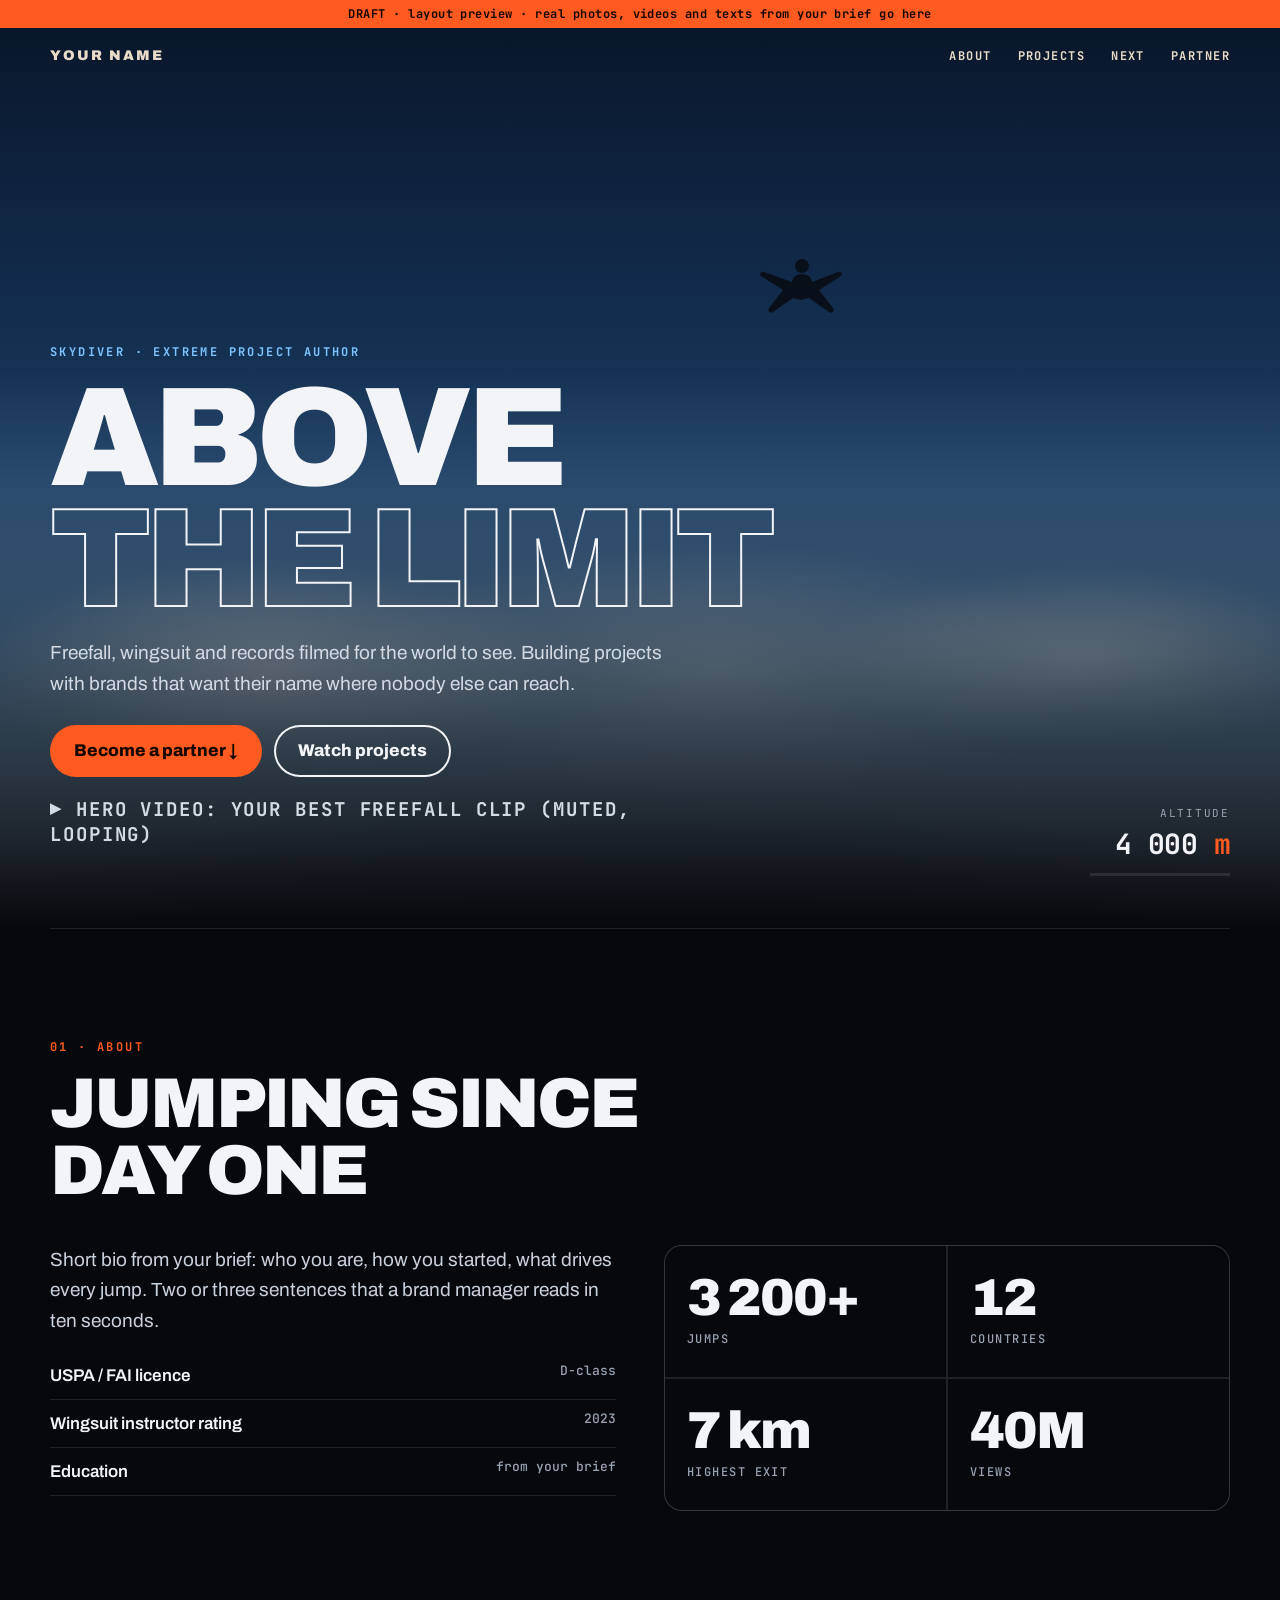
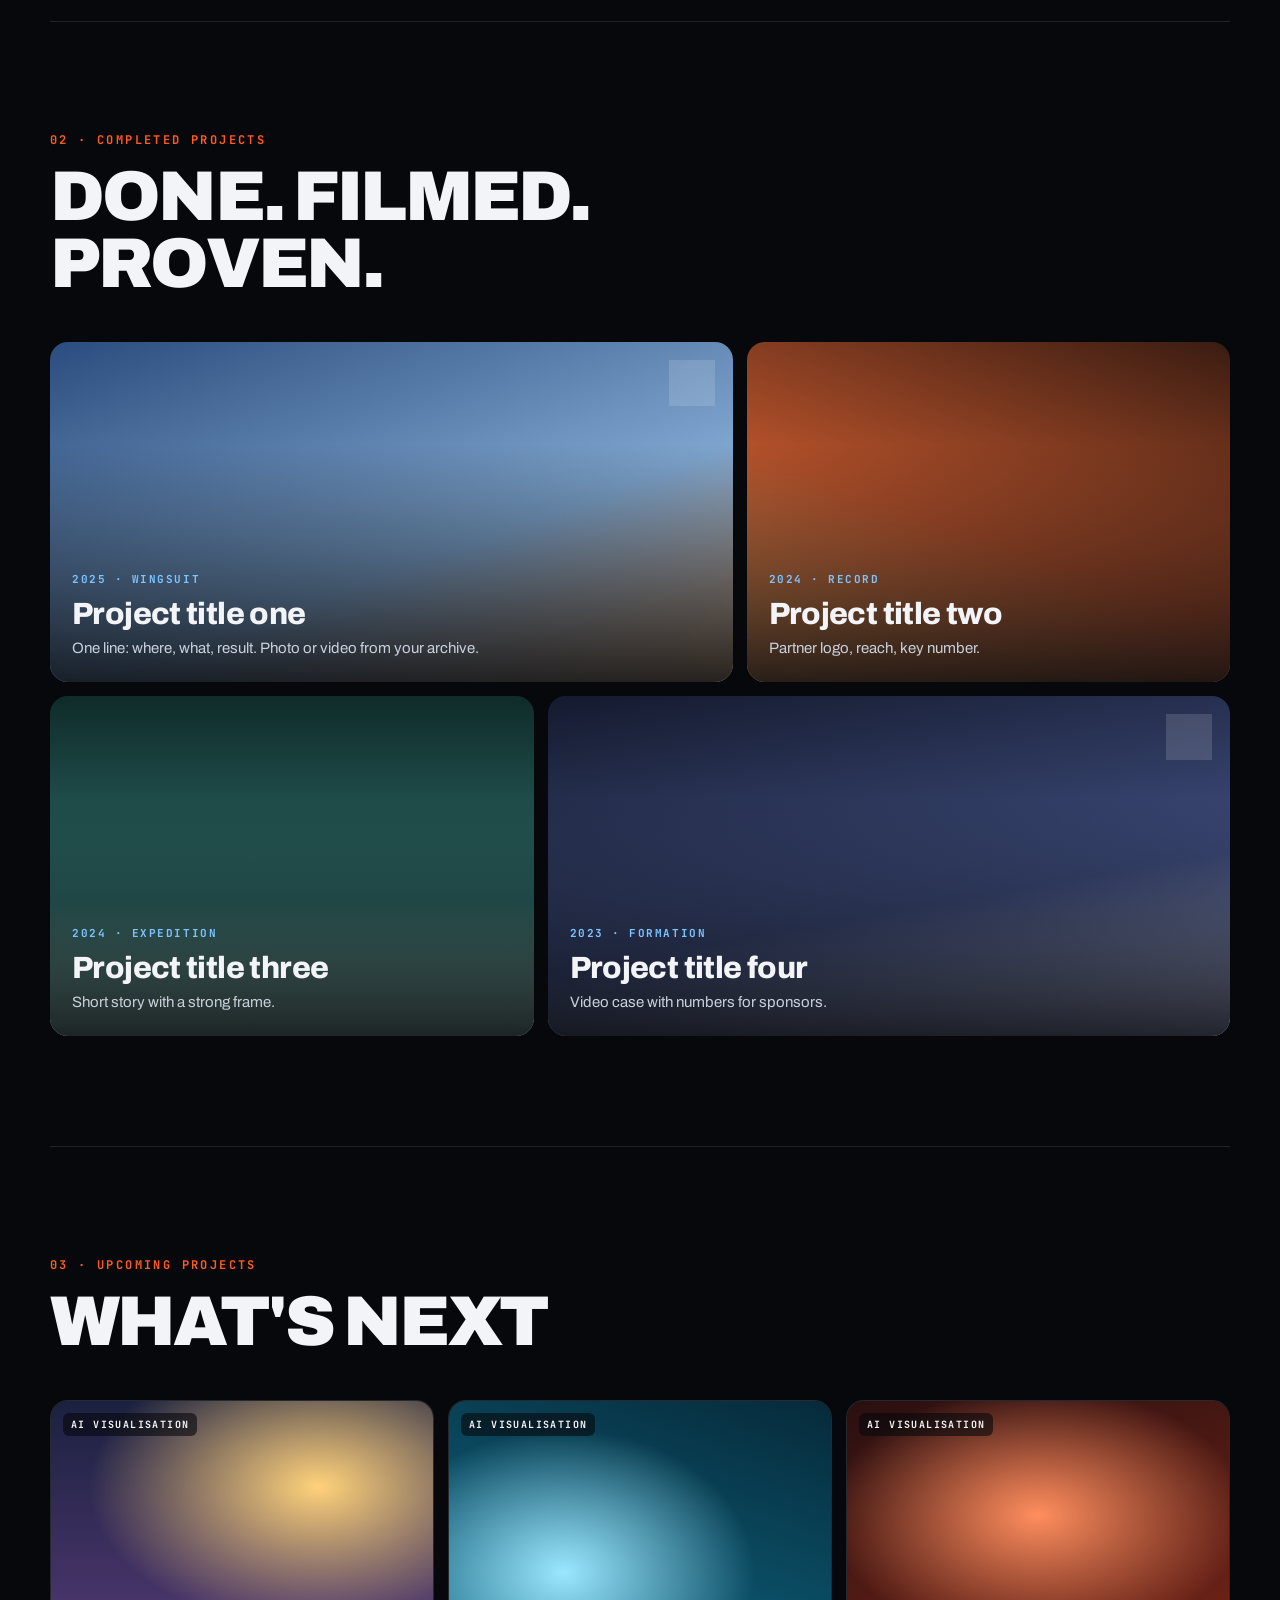
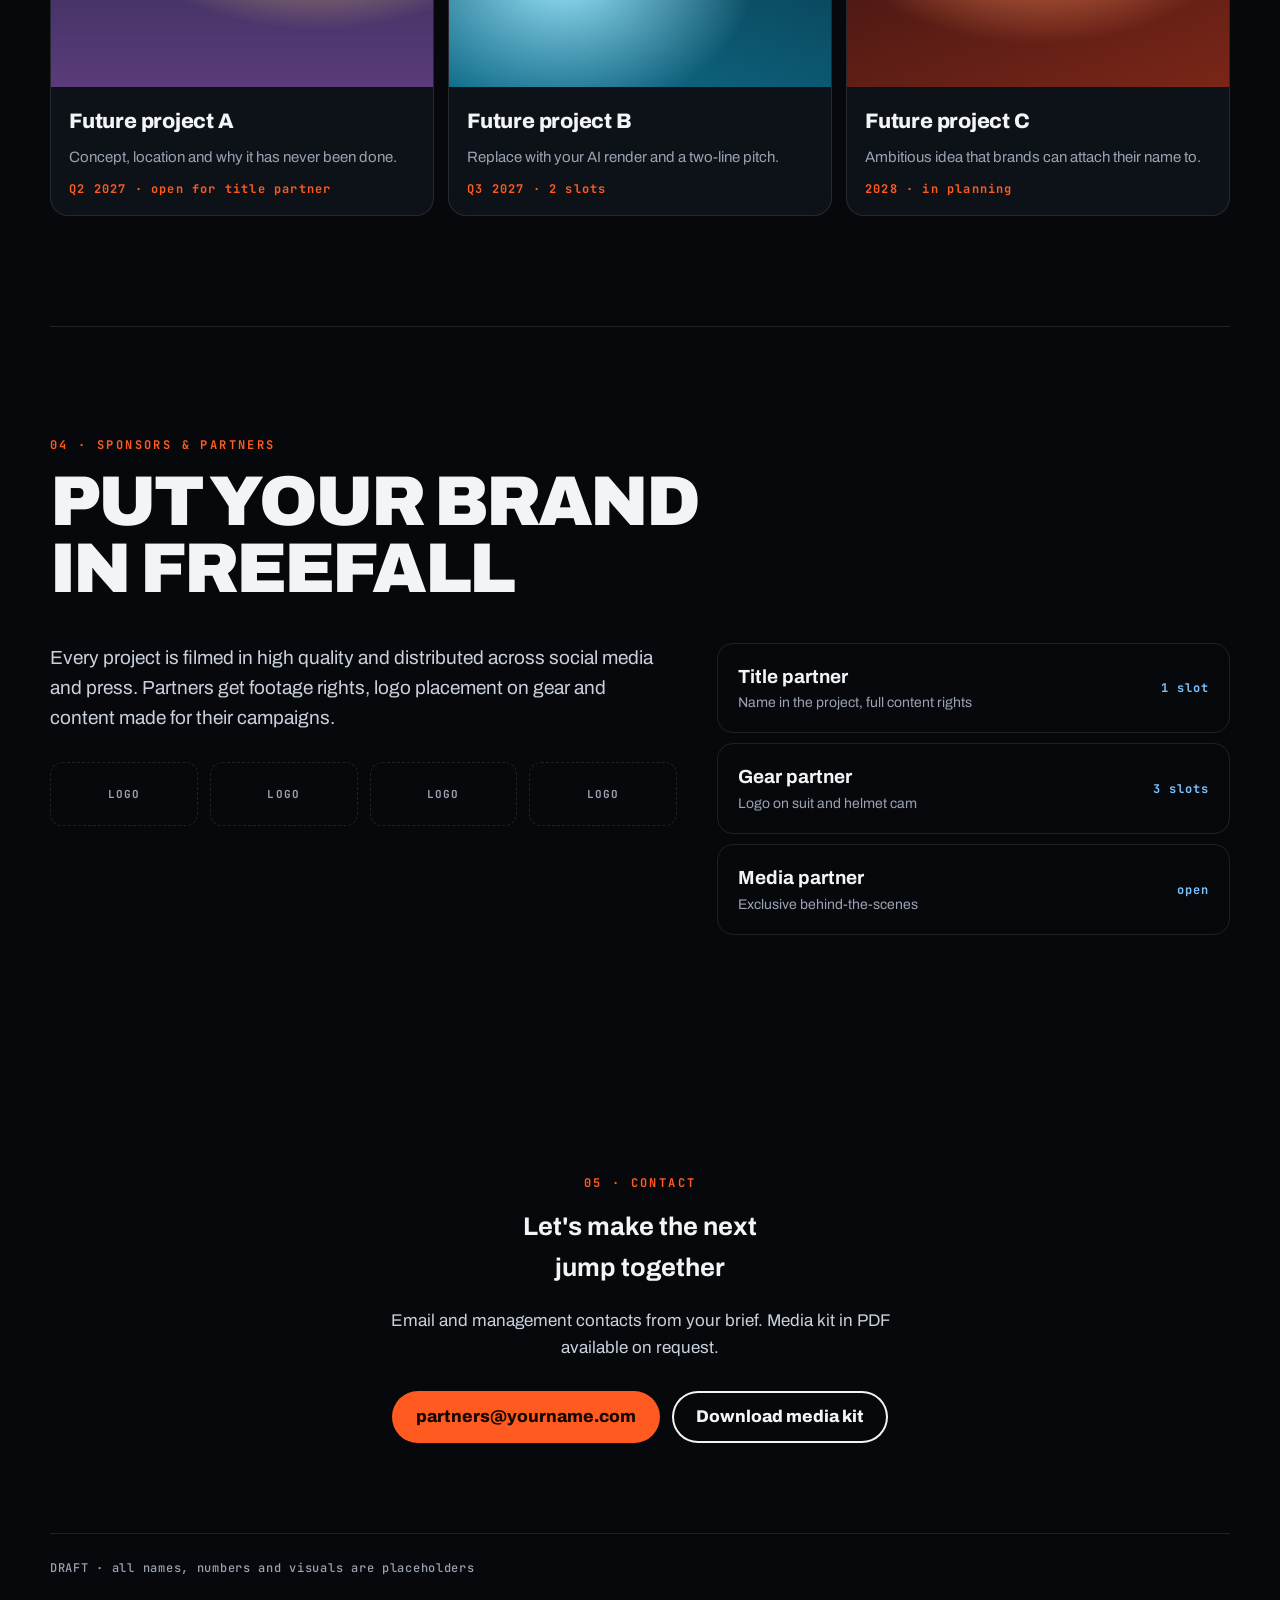
==== drafts/skydiver/index.html @ 31c0df4f "Чернетка сайту скайдайвера" ====
<!doctype html>
<html lang="en">
<head>
<meta charset="utf-8">
<meta name="viewport" content="width=device-width, initial-scale=1">
<title>Skydiver &amp; Extreme Projects (draft)</title>
<meta name="description" content="Portfolio of a skydiver and extreme project author: past jumps, upcoming projects and partnership opportunities.">
<meta name="theme-color" content="#06080C">
<link rel="preconnect" href="https://fonts.googleapis.com">
<link rel="preconnect" href="https://fonts.gstatic.com" crossorigin>
<link href="https://fonts.googleapis.com/css2?family=Archivo:wght@400;500;700;800;900&family=JetBrains+Mono:wght@500;700&display=swap" rel="stylesheet">
<style>
:root{--bg:#06080C;--bg2:#0D1118;--ink:#F2F4F7;--mute:#9AA3B2;--line:rgb(255 255 255 / .1);--hot:#FF5A1F;--sky:#7CC4FF;--mono:'JetBrains Mono',ui-monospace,monospace;--ease:cubic-bezier(.16,1,.3,1)}
*{box-sizing:border-box;margin:0;padding:0}
html{scroll-behavior:smooth;-webkit-text-size-adjust:100%}
body{font:17px/1.6 Archivo,system-ui,sans-serif;color:var(--ink);background:var(--bg)}
a{color:inherit}
:focus-visible{outline:2px solid var(--hot);outline-offset:3px}
.note{position:relative;z-index:20;background:var(--hot);color:#160700;font:700 12px var(--mono);text-align:center;padding:6px 12px;letter-spacing:.04em}
.wrap{width:min(1180px,100% - 32px);margin-inline:auto}
nav{position:fixed;top:28px;left:0;right:0;z-index:10;mix-blend-mode:difference}
nav .wrap{display:flex;align-items:center;gap:26px;height:56px}
nav b{font-weight:900;letter-spacing:.14em;font-size:14px;margin-right:auto}
nav a{font:700 12px var(--mono);letter-spacing:.12em;text-decoration:none;text-transform:uppercase}
@media(max-width:700px){nav a:not(.cta-link){display:none}}

/* altimeter: signature */
.alt{position:fixed;right:max(16px,calc((100vw - 1180px)/2));bottom:24px;z-index:9;font-family:var(--mono);text-align:right;pointer-events:none}
.alt small{display:block;font-size:11px;letter-spacing:.16em;color:var(--mute)}
.alt b{font-size:28px;font-weight:700;letter-spacing:-.02em}
.alt b span{color:var(--hot)}
.alt i{display:block;height:3px;margin-top:6px;background:linear-gradient(90deg,var(--hot) var(--p,0%),var(--line) var(--p,0%));width:140px;margin-left:auto}

/* hero */
.hero{position:relative;min-height:100svh;display:flex;align-items:flex-end;overflow:hidden}
.hero .media{position:absolute;inset:0;background:
  radial-gradient(120% 60% at 50% 120%,#1A2A44 0,transparent 60%),
  linear-gradient(180deg,#0A1A33 0%,#183C66 38%,#5E8DB8 70%,#B9D3E8 100%)}
.hero .media::after{content:'';position:absolute;inset:0;background:linear-gradient(180deg,rgb(6 8 12 / .2),rgb(6 8 12 / .2) 50%,var(--bg))}
.clouds{position:absolute;left:-10%;right:-10%;bottom:12%;height:40%;background:
  radial-gradient(closest-side,rgb(255 255 255 / .55),transparent) 10% 70%/40% 60% no-repeat,
  radial-gradient(closest-side,rgb(255 255 255 / .4),transparent) 60% 80%/50% 70% no-repeat,
  radial-gradient(closest-side,rgb(255 255 255 / .5),transparent) 95% 60%/35% 50% no-repeat;filter:blur(8px);animation:drift 40s linear infinite alternate}
@keyframes drift{to{transform:translateX(6%)}}
.diver{position:absolute;top:24%;left:58%;width:min(120px,22vw);opacity:.9;animation:float 6s ease-in-out infinite}
@keyframes float{50%{transform:translateY(-14px) rotate(-4deg)}}
.hero-copy{position:relative;padding:0 0 9vh}
.kick{font:700 12px var(--mono);letter-spacing:.2em;text-transform:uppercase;color:var(--sky)}
.hero h1{font-size:clamp(56px,11vw,168px);line-height:.86;font-weight:900;letter-spacing:-.05em;text-transform:uppercase;margin:14px 0 18px}
.hero h1 span{color:transparent;-webkit-text-stroke:2px var(--ink)}
.hero p{max-width:34em;color:#D3DAE4;font-size:19px}
.row{display:flex;gap:12px;flex-wrap:wrap;margin-top:26px}
.btn{display:inline-flex;align-items:center;gap:10px;min-height:52px;padding:0 24px;border-radius:999px;background:var(--hot);color:#160700;font-weight:800;text-decoration:none;transition:transform .2s var(--ease)}
.btn:hover{transform:translateY(-2px)}
.btn.line{background:transparent;color:var(--ink);box-shadow:inset 0 0 0 2px var(--ink)}
.ph{font:700 11px var(--mono);letter-spacing:.1em;color:var(--mute);text-transform:uppercase}

section.s{padding:110px 0;border-top:1px solid var(--line)}
.label{font:700 12px var(--mono);letter-spacing:.2em;color:var(--hot);text-transform:uppercase;margin-bottom:16px;display:block}
.s h2{font-size:clamp(36px,5.5vw,80px);line-height:.95;letter-spacing:-.04em;font-weight:900;text-transform:uppercase;max-width:14ch}

/* about */
.about{display:grid;grid-template-columns:1fr 1fr;gap:48px;align-items:start;margin-top:40px}
.about p{color:#C9D1DC;font-size:19px;max-width:34em}
.stats{display:grid;grid-template-columns:1fr 1fr;gap:2px;background:var(--line);border:1px solid var(--line);border-radius:18px;overflow:hidden}
.stats div{background:var(--bg);padding:26px 22px}
.stats b{display:block;font-size:52px;font-weight:900;letter-spacing:-.04em;line-height:1}
.stats span{font:500 12px var(--mono);letter-spacing:.12em;color:var(--mute);text-transform:uppercase}
.creds{list-style:none;margin-top:26px;display:grid;gap:10px}
.creds li{display:flex;justify-content:space-between;gap:16px;border-bottom:1px solid var(--line);padding-bottom:10px;font-weight:600}
.creds li span{font:500 13px var(--mono);color:var(--mute)}
@media(max-width:860px){.about{grid-template-columns:1fr}}

/* projects */
.proj{display:grid;grid-template-columns:repeat(12,1fr);gap:14px;margin-top:44px}
.card{position:relative;border-radius:18px;overflow:hidden;min-height:340px;display:flex;align-items:flex-end;padding:22px;background:var(--bg2);isolation:isolate}
.card::before{content:'';position:absolute;inset:0;z-index:-1;background:var(--img);transition:transform .8s var(--ease)}
.card:hover::before{transform:scale(1.05)}
.card::after{content:'';position:absolute;inset:0;z-index:-1;background:linear-gradient(transparent 30%,rgb(6 8 12 / .85))}
.card .meta{font:700 11px var(--mono);letter-spacing:.14em;color:var(--sky);text-transform:uppercase}
.card h3{font-size:clamp(22px,2.4vw,32px);line-height:1.05;letter-spacing:-.02em;font-weight:800;margin:6px 0}
.card p{color:#C9D1DC;font-size:15px;max-width:30em}
.card .play{position:absolute;top:18px;right:18px;width:46px;height:46px;border-radius:50%;background:rgb(255 255 255 / .14);backdrop-filter:blur(8px);display:grid;place-items:center}
.c1{grid-column:span 7;--img:linear-gradient(160deg,#2B4C7E,#7FA6CF 60%,#E8B88A)}
.c2{grid-column:span 5;--img:linear-gradient(200deg,#3A1C12,#B4512A 55%,#F1A15B)}
.c3{grid-column:span 5;--img:linear-gradient(180deg,#0F2B2A,#2E6B66 60%,#9CC9B9)}
.c4{grid-column:span 7;--img:linear-gradient(170deg,#141A2E,#3E4C7C 60%,#C4C9E8)}
@media(max-width:860px){.proj .card{grid-column:span 12;min-height:280px}}

/* future (AI) */
.future{display:grid;grid-template-columns:repeat(3,1fr);gap:14px;margin-top:44px}
.fut{border:1px solid var(--line);border-radius:18px;overflow:hidden;background:var(--bg2)}
.fut .viz{aspect-ratio:4/3;background:var(--img);position:relative}
.fut .viz em{position:absolute;left:12px;top:12px;font:700 10px var(--mono);letter-spacing:.14em;background:rgb(6 8 12 / .6);padding:5px 8px;border-radius:6px;font-style:normal;text-transform:uppercase}
.fut .t{padding:18px}
.fut h3{font-size:21px;font-weight:800;letter-spacing:-.01em}
.fut p{color:var(--mute);font-size:15px;margin-top:6px}
.fut .when{display:block;margin-top:12px;font:700 12px var(--mono);color:var(--hot);letter-spacing:.1em}
.f1{--img:radial-gradient(60% 50% at 70% 30%,#FFD27A,transparent),linear-gradient(180deg,#1B2140,#5A3C7A)}
.f2{--img:radial-gradient(50% 50% at 30% 60%,#9BE7FF,transparent),linear-gradient(200deg,#062A3A,#0F6E8C)}
.f3{--img:radial-gradient(55% 45% at 50% 40%,#FF8E5E,transparent),linear-gradient(160deg,#2A0F10,#7A2618)}
@media(max-width:860px){.future{grid-template-columns:1fr}}

/* sponsors */
.spons{display:grid;grid-template-columns:1.1fr .9fr;gap:40px;margin-top:40px;align-items:start}
.spons p{color:#C9D1DC;font-size:19px;max-width:32em}
.tiers{display:grid;gap:10px}
.tier{display:flex;justify-content:space-between;gap:16px;align-items:center;border:1px solid var(--line);border-radius:16px;padding:18px 20px}
.tier b{font-size:19px}
.tier span{color:var(--mute);font-size:14px;display:block}
.tier i{font:700 12px var(--mono);font-style:normal;color:var(--sky);letter-spacing:.08em;white-space:nowrap}
.logos{display:flex;flex-wrap:wrap;gap:12px;margin-top:28px}
.logos div{flex:1 1 120px;height:64px;border:1px dashed var(--line);border-radius:12px;display:grid;place-items:center}
@media(max-width:860px){.spons{grid-template-columns:1fr}}

/* contact */
.contact{text-align:center;padding:130px 0 90px}
.contact h2{margin-inline:auto;max-width:16ch}
.contact p{color:#C9D1DC;margin:18px auto 30px;max-width:32em}
.contact .row{justify-content:center}
footer{border-top:1px solid var(--line);padding:26px 0 70px;color:var(--mute);font:500 12px var(--mono);letter-spacing:.06em}
@media(prefers-reduced-motion:reduce){*{animation:none!important;transition:none!important}html{scroll-behavior:auto}}
</style>
</head>
<body>
<div class="note">DRAFT · layout preview · real photos, videos and texts from your brief go here</div>

<nav aria-label="Main"><div class="wrap"><b>YOUR NAME</b><a href="#about">About</a><a href="#projects">Projects</a><a href="#next">Next</a><a class="cta-link" href="#partner">Partner</a></div></nav>

<div class="alt" aria-hidden="true"><small>ALTITUDE</small><b id="alt">4 000<span> m</span></b><i id="altbar"></i></div>

<main>
<section class="hero" aria-label="Intro">
  <div class="media" aria-hidden="true"><div class="clouds"></div>
    <svg class="diver" viewBox="0 0 120 80" aria-hidden="true"><path d="M60 30c-6 0-10 4-10 8l-28-10c-3-1-5 2-3 4l22 14-14 18c-2 3 1 6 4 4l20-14 8 2 8-2 20 14c3 2 6-1 4-4L77 46l22-14c2-2 0-5-3-4L70 38c0-4-4-8-10-8z" fill="#06080C" opacity=".85"/><circle cx="60" cy="22" r="7" fill="#06080C" opacity=".85"/></svg>
  </div>
  <div class="wrap hero-copy">
    <span class="kick">Skydiver · Extreme project author</span>
    <h1>Above<br><span>the limit</span></h1>
    <p>Freefall, wingsuit and records filmed for the world to see. Building projects with brands that want their name where nobody else can reach.</p>
    <div class="row"><a class="btn" href="#partner">Become a partner ↓</a><a class="btn line" href="#projects">Watch projects</a></div>
    <p class="ph" style="margin-top:20px">▶ Hero video: your best freefall clip (muted, looping)</p>
  </div>
</section>

<section class="s wrap" id="about" aria-labelledby="h-about">
  <span class="label">01 · About</span>
  <h2 id="h-about">Jumping since day one</h2>
  <div class="about">
    <div>
      <p>Short bio from your brief: who you are, how you started, what drives every jump. Two or three sentences that a brand manager reads in ten seconds.</p>
      <ul class="creds">
        <li>USPA / FAI licence <span>D-class</span></li>
        <li>Wingsuit instructor rating <span>2023</span></li>
        <li>Education <span>from your brief</span></li>
      </ul>
    </div>
    <div class="stats">
      <div><b>3 200+</b><span>Jumps</span></div>
      <div><b>12</b><span>Countries</span></div>
      <div><b>7 km</b><span>Highest exit</span></div>
      <div><b>40M</b><span>Views</span></div>
    </div>
  </div>
</section>

<section class="s wrap" id="projects" aria-labelledby="h-proj">
  <span class="label">02 · Completed projects</span>
  <h2 id="h-proj">Done. Filmed. Proven.</h2>
  <div class="proj">
    <article class="card c1"><span class="play" aria-hidden="true">▶</span><div><span class="meta">2025 · Wingsuit</span><h3>Project title one</h3><p>One line: where, what, result. Photo or video from your archive.</p></div></article>
    <article class="card c2"><div><span class="meta">2024 · Record</span><h3>Project title two</h3><p>Partner logo, reach, key number.</p></div></article>
    <article class="card c3"><div><span class="meta">2024 · Expedition</span><h3>Project title three</h3><p>Short story with a strong frame.</p></div></article>
    <article class="card c4"><span class="play" aria-hidden="true">▶</span><div><span class="meta">2023 · Formation</span><h3>Project title four</h3><p>Video case with numbers for sponsors.</p></div></article>
  </div>
</section>

<section class="s wrap" id="next" aria-labelledby="h-next">
  <span class="label">03 · Upcoming projects</span>
  <h2 id="h-next">What's next</h2>
  <div class="future">
    <article class="fut"><div class="viz f1"><em>AI visualisation</em></div><div class="t"><h3>Future project A</h3><p>Concept, location and why it has never been done.</p><span class="when">Q2 2027 · open for title partner</span></div></article>
    <article class="fut"><div class="viz f2"><em>AI visualisation</em></div><div class="t"><h3>Future project B</h3><p>Replace with your AI render and a two-line pitch.</p><span class="when">Q3 2027 · 2 slots</span></div></article>
    <article class="fut"><div class="viz f3"><em>AI visualisation</em></div><div class="t"><h3>Future project C</h3><p>Ambitious idea that brands can attach their name to.</p><span class="when">2028 · in planning</span></div></article>
  </div>
</section>

<section class="s wrap" id="partner" aria-labelledby="h-partner">
  <span class="label">04 · Sponsors &amp; partners</span>
  <h2 id="h-partner">Put your brand in freefall</h2>
  <div class="spons">
    <div>
      <p>Every project is filmed in high quality and distributed across social media and press. Partners get footage rights, logo placement on gear and content made for their campaigns.</p>
      <div class="logos" aria-label="Partner logos"><div class="ph">Logo</div><div class="ph">Logo</div><div class="ph">Logo</div><div class="ph">Logo</div></div>
    </div>
    <div class="tiers">
      <div class="tier"><div><b>Title partner</b><span>Name in the project, full content rights</span></div><i>1 slot</i></div>
      <div class="tier"><div><b>Gear partner</b><span>Logo on suit and helmet cam</span></div><i>3 slots</i></div>
      <div class="tier"><div><b>Media partner</b><span>Exclusive behind-the-scenes</span></div><i>open</i></div>
    </div>
  </div>
</section>

<section class="wrap contact" aria-labelledby="h-contact">
  <span class="label">05 · Contact</span>
  <h2 id="h-contact">Let's make the next jump together</h2>
  <p>Email and management contacts from your brief. Media kit in PDF available on request.</p>
  <div class="row"><a class="btn" href="#">partners@yourname.com</a><a class="btn line" href="#">Download media kit</a></div>
</section>
</main>
<footer class="wrap">DRAFT · all names, numbers and visuals are placeholders</footer>

<script>
// Altimeter: 4000 m at the top, 0 m at the bottom of the page.
const alt = document.getElementById('alt'), bar = document.getElementById('altbar');
function upd() {
  const max = document.documentElement.scrollHeight - innerHeight;
  const p = max > 0 ? Math.min(1, scrollY / max) : 0;
  const m = Math.round((1 - p) * 4000 / 10) * 10;
  alt.innerHTML = m.toLocaleString('en-US').replace(',', ' ') + '<span> m</span>';
  bar.style.setProperty('--p', (p * 100).toFixed(1) + '%');
}
addEventListener('scroll', upd, { passive: true }); upd();
</script>
</body>
</html>
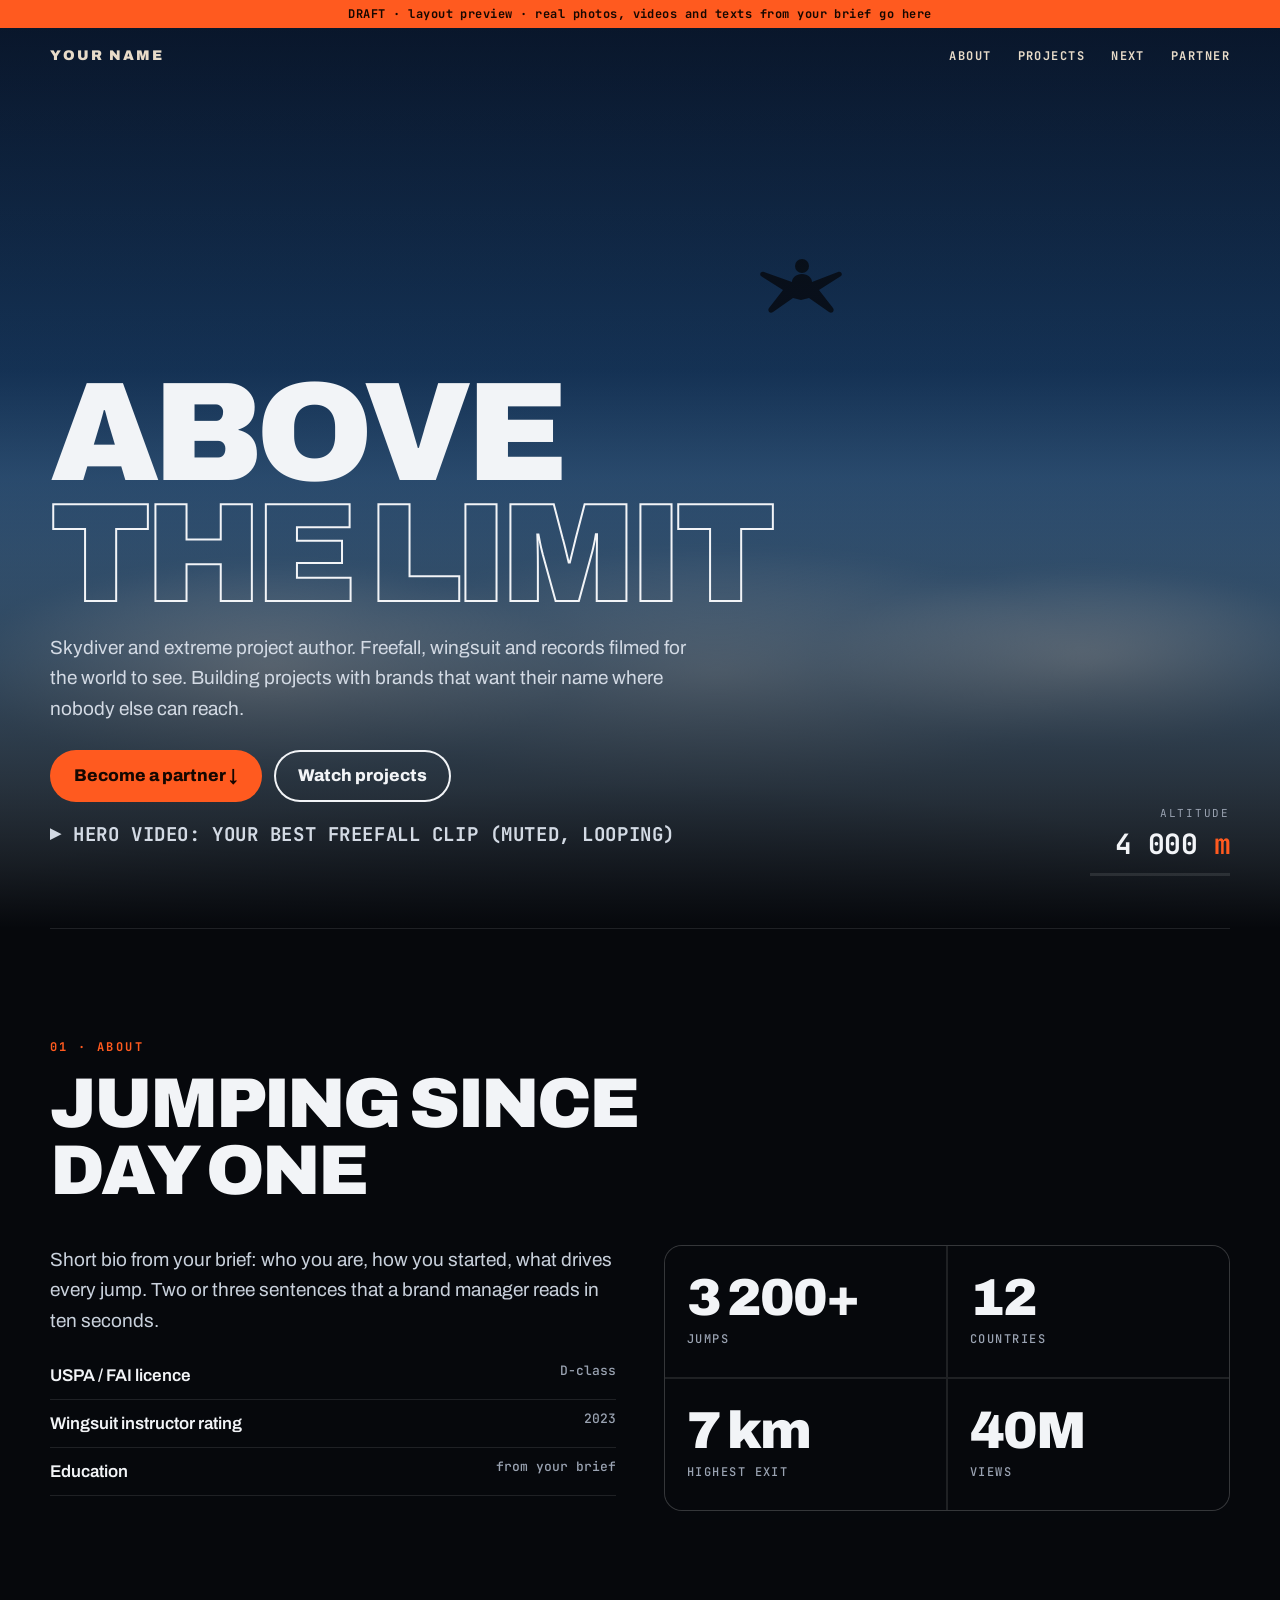
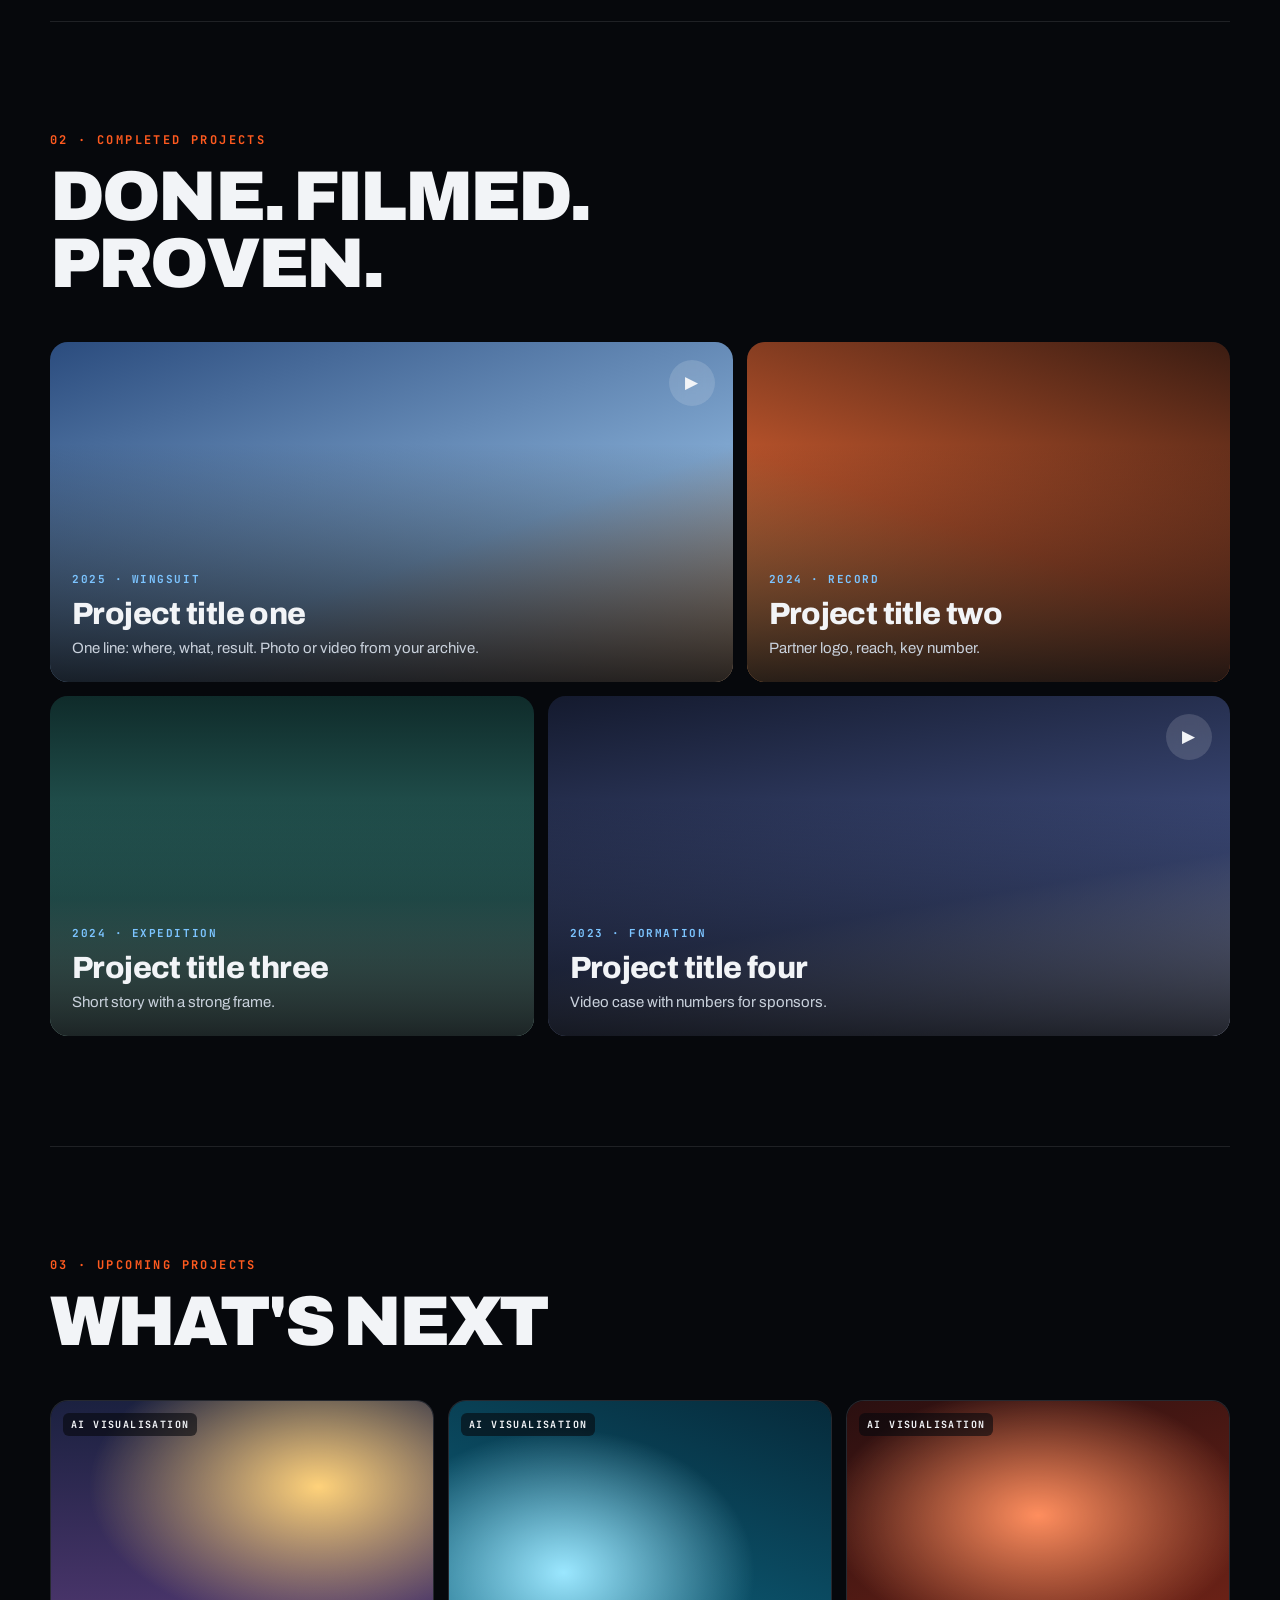
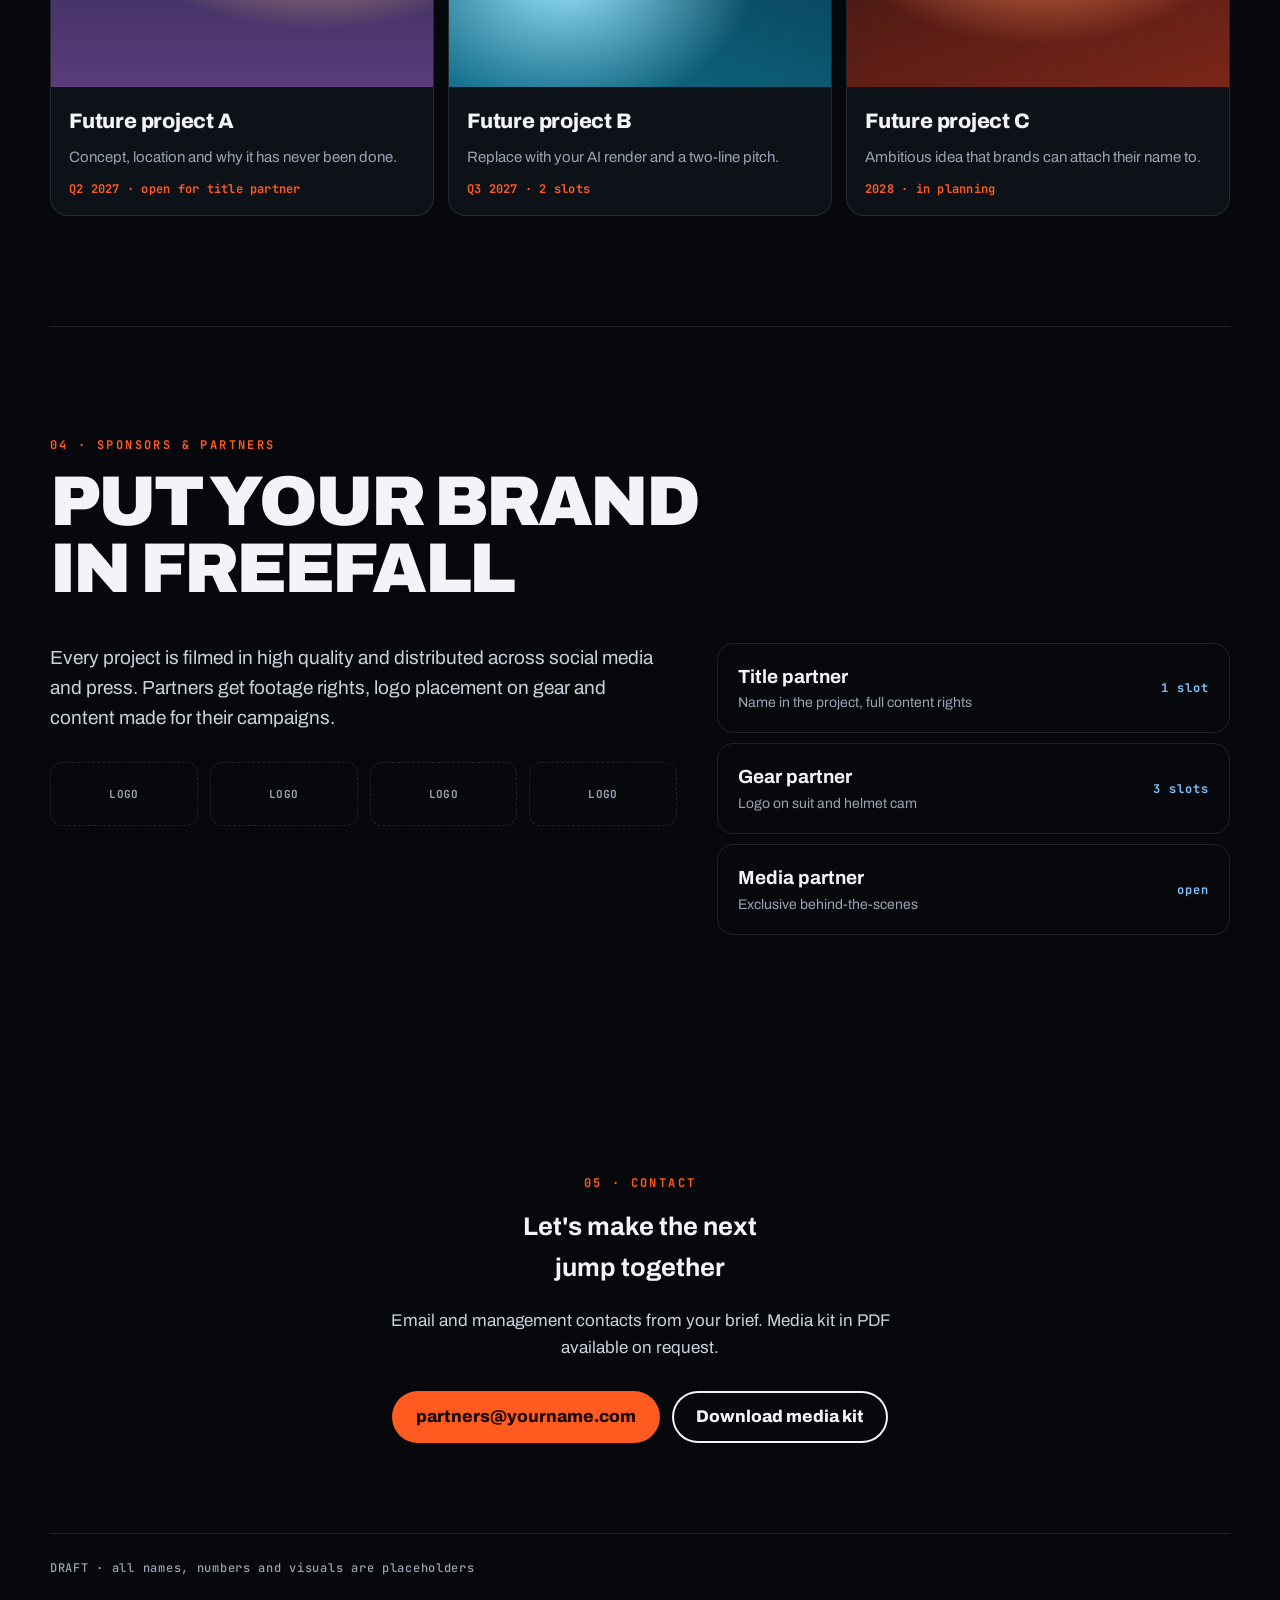
==== commit c5b83f71: "Скайдайвер: заголовок без надпису над ним" ====
--- a/drafts/skydiver/index.html
+++ b/drafts/skydiver/index.html
@@ -53,7 +53,7 @@
 .btn{display:inline-flex;align-items:center;gap:10px;min-height:52px;padding:0 24px;border-radius:999px;background:var(--hot);color:#160700;font-weight:800;text-decoration:none;transition:transform .2s var(--ease)}
 .btn:hover{transform:translateY(-2px)}
 .btn.line{background:transparent;color:var(--ink);box-shadow:inset 0 0 0 2px var(--ink)}
-.ph{font:700 11px var(--mono);letter-spacing:.1em;color:var(--mute);text-transform:uppercase}
+.ph{font:700 11px var(--mono);letter-spacing:.03em;color:var(--mute);text-transform:uppercase}
 
 section.s{padding:110px 0;border-top:1px solid var(--line)}
 .label{font:700 12px var(--mono);letter-spacing:.2em;color:var(--hot);text-transform:uppercase;margin-bottom:16px;display:block}
@@ -95,7 +95,7 @@
 .fut .t{padding:18px}
 .fut h3{font-size:21px;font-weight:800;letter-spacing:-.01em}
 .fut p{color:var(--mute);font-size:15px;margin-top:6px}
-.fut .when{display:block;margin-top:12px;font:700 12px var(--mono);color:var(--hot);letter-spacing:.1em}
+.fut .when{display:block;margin-top:12px;font:700 12px var(--mono);color:var(--hot);letter-spacing:.02em}
 .f1{--img:radial-gradient(60% 50% at 70% 30%,#FFD27A,transparent),linear-gradient(180deg,#1B2140,#5A3C7A)}
 .f2{--img:radial-gradient(50% 50% at 30% 60%,#9BE7FF,transparent),linear-gradient(200deg,#062A3A,#0F6E8C)}
 .f3{--img:radial-gradient(55% 45% at 50% 40%,#FF8E5E,transparent),linear-gradient(160deg,#2A0F10,#7A2618)}
@@ -135,9 +135,8 @@
     <svg class="diver" viewBox="0 0 120 80" aria-hidden="true"><path d="M60 30c-6 0-10 4-10 8l-28-10c-3-1-5 2-3 4l22 14-14 18c-2 3 1 6 4 4l20-14 8 2 8-2 20 14c3 2 6-1 4-4L77 46l22-14c2-2 0-5-3-4L70 38c0-4-4-8-10-8z" fill="#06080C" opacity=".85"/><circle cx="60" cy="22" r="7" fill="#06080C" opacity=".85"/></svg>
   </div>
   <div class="wrap hero-copy">
-    <span class="kick">Skydiver · Extreme project author</span>
     <h1>Above<br><span>the limit</span></h1>
-    <p>Freefall, wingsuit and records filmed for the world to see. Building projects with brands that want their name where nobody else can reach.</p>
+    <p>Skydiver and extreme project author. Freefall, wingsuit and records filmed for the world to see. Building projects with brands that want their name where nobody else can reach.</p>
     <div class="row"><a class="btn" href="#partner">Become a partner ↓</a><a class="btn line" href="#projects">Watch projects</a></div>
     <p class="ph" style="margin-top:20px">▶ Hero video: your best freefall clip (muted, looping)</p>
   </div>
